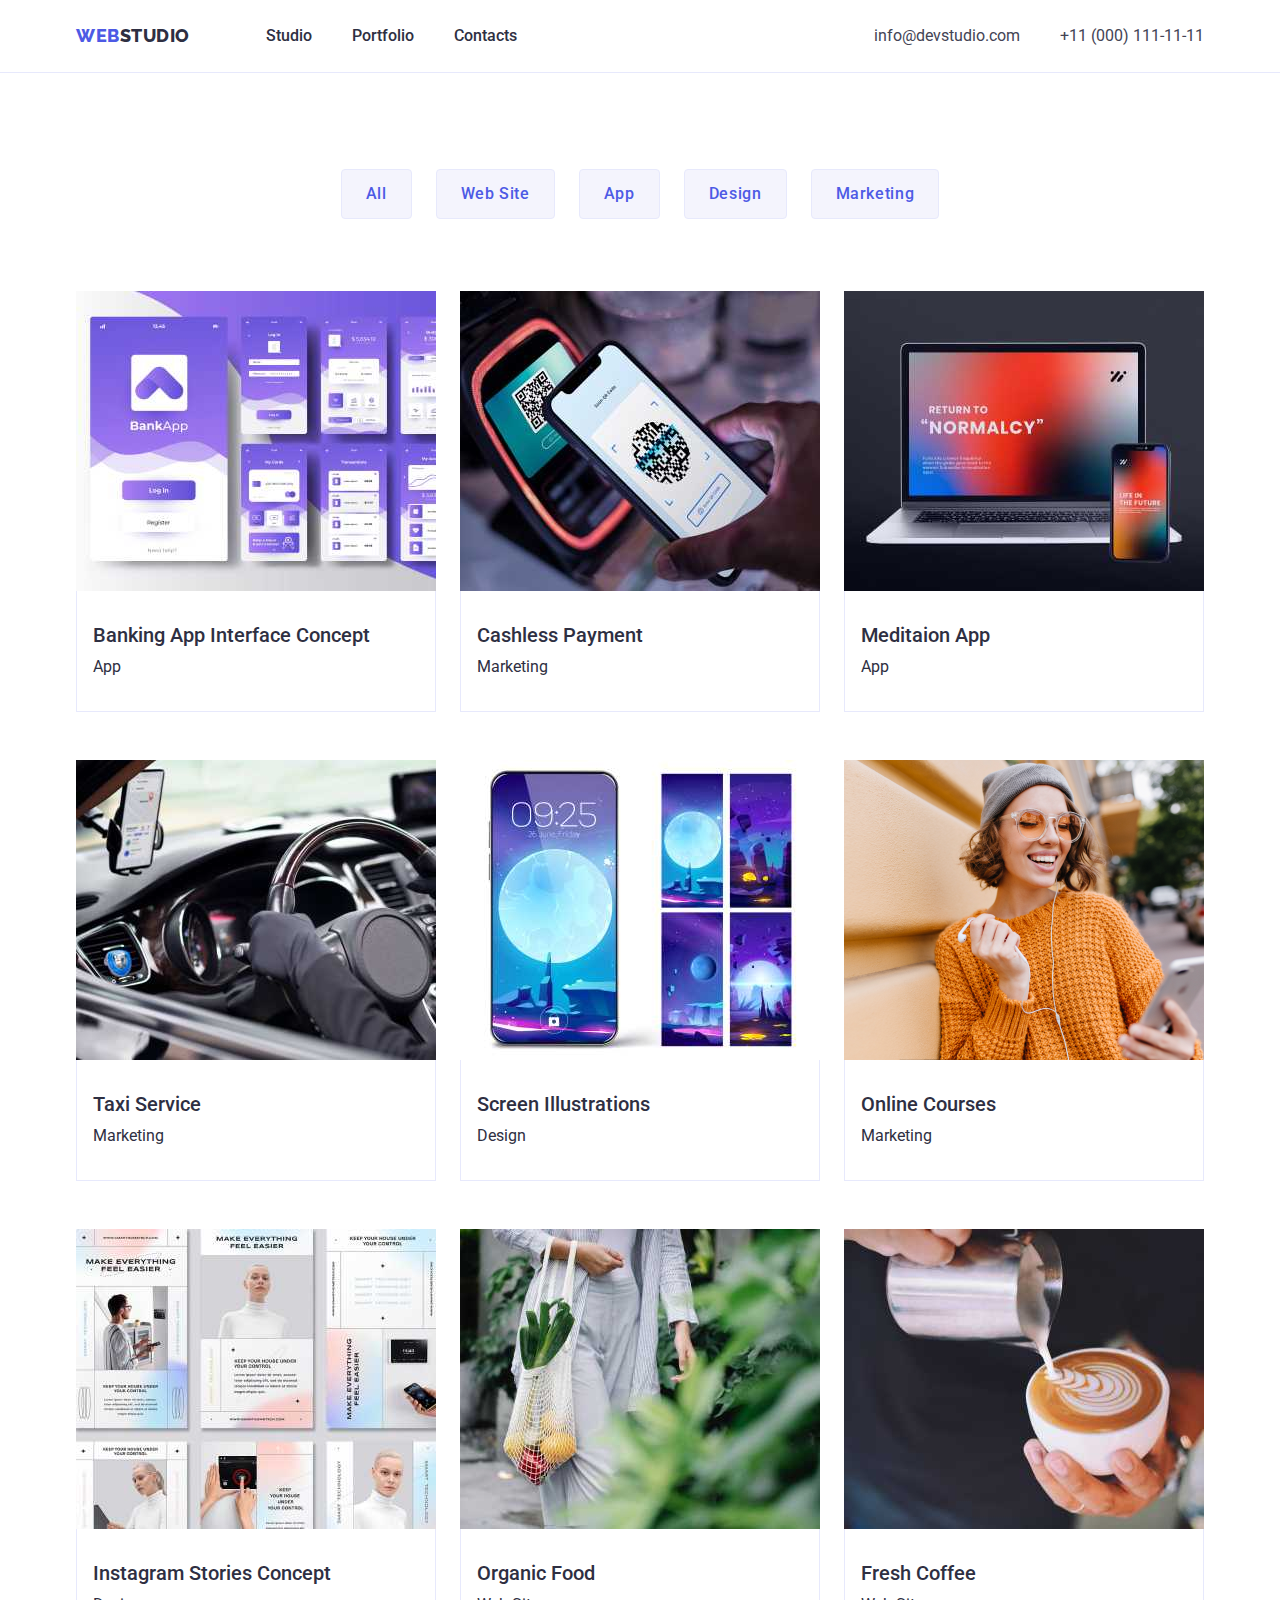
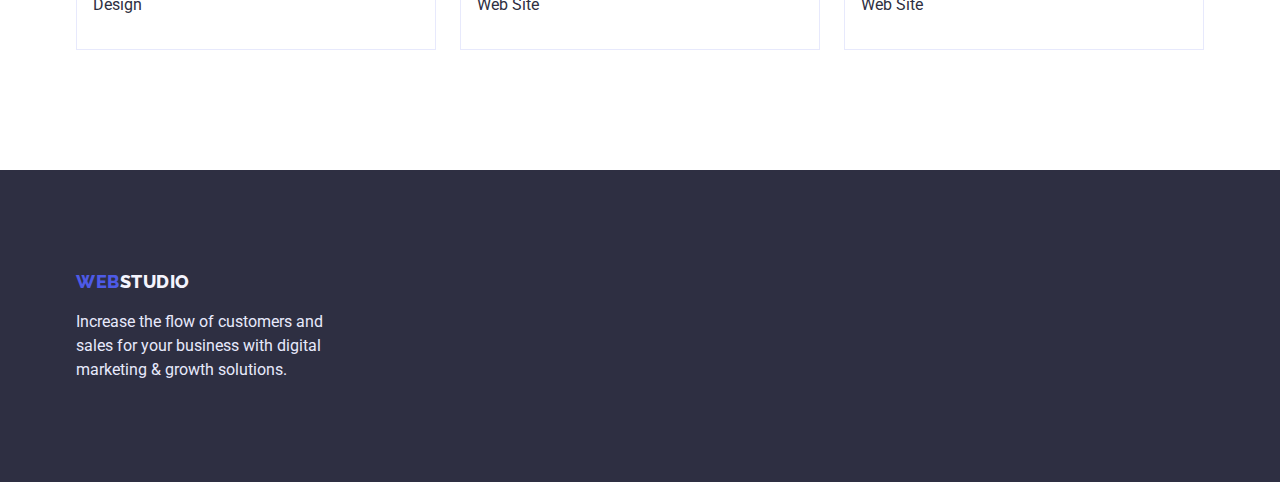
==== portfolio.html @ 8a8e9711 "Initial commit" ====
<!DOCTYPE html>
<html lang="en">
  <head>
    <meta charset="UTF-8" />
    <meta http-equiv="X-UA-Compatible" content="IE=edge" />
    <meta name="viewport" content="width=device-width, initial-scale=1.0" />
    <title>Portfolio</title>
    <link rel="preconnect" href="https://fonts.googleapis.com" />
    <link rel="preconnect" href="https://fonts.gstatic.com" crossorigin />
    <link
      href="https://fonts.googleapis.com/css2?family=Raleway:wght@800&family=Roboto:wght@400;500;700;900&display=swap"
      rel="stylesheet"/>
      <link rel="stylesheet" href="https://cdnjs.cloudflare.com/ajax/libs/modern-normalize/1.0.0/modern-normalize.min.css"/>
    <link rel="stylesheet" href="./CSS/style.css" />
  </head>
  <body>
    <!-- HEADER -->
    <header class="page-header">
      <div class="container nav-logo">
      <nav class="nav">
        <a href="./index.html" class="logo">
          <span class="logo-web">Web</span>Studio</a>

        <ul class="site-nav list">
          <li class="item"><a href="./index.html" class="site-nav-listed unline navy">Studio</a></li>
          <li class="item"><a href="./portfolio.html" class="site-nav-listed unline navy">Portfolio</a></li>
          <li class="item"><a href="" class="site-nav-listed unline navy">Contacts</a>
          </li>

        </ul>
      </nav>

      <address class="address">
        <ul class="contact list">
          <li class="item">
            <a href="mailto:info@devstudio.com" class="contacts unline textcolor">info@devstudio.com</a></li>
          <li class="item">
            <a href="tel:+110001111111" class="contacts unline textcolor">+11 (000) 111-11-11</a>
          </li>
        </ul>
      </address>
    </div>
    </header>

    <!-- MAIN -->
    <main>
      <section class="filter">
        <h1 class="hiddenvisaily">portfolio-list</h1>
        <div class="container">
        <ul class="filter-buttons list">
          <li class="item"><button type="button" class="button secondary">All</button></li>
          <li class="item">
            <button type="button" class="button secondary">Web Site</button>
          </li>
          <li class="item"><button type="button" class="button secondary">App</button></li>
          <li class="item">
            <button type="button" class="button secondary">Design</button>
          </li>
          <li class="item">
            <button type="button" class="button secondary">Marketing</button>
          </li>
        </ul>
        
        <ul class="cards list">
          <li class="item">
            <a href="" class="unl navy"><img
              src="./images/portfolio/violet.jpg"
              alt="violet"
              width="360"
              height="300"/>
              <div class="textcard">
            <h2 class="header-card">Banking App Interface Concept</h2>
            <p class="text-team">App</p></div> </a>
          </li>
          <li class="item">
            <a href="" class="unl navy"><img
              src="./images/portfolio/phone.jpg"
              alt="phone"
              width="360"
              height="300"
            /><div class="textcard">
            <h2 class="header-card">Cashless Payment</h2>
            <p class="text-team">Marketing</p></div></a>
          </li>
          <li class="item">
            <a href="" class="unl navy"><img
              src="./images/portfolio/macpro.jpg"
              alt="macpro"
              width="360"
              height="300"
            /><div class="textcard">
            <h2 class="header-card">Meditaion App</h2>
            <p class="text-team">App</p></div></a>
          </li>
          <li class="item">
            <a href="" class="unl navy"><img
              src="./images/portfolio/carint.jpg"
              alt="carint"
              width="360"
              height="300"
            /><div class="textcard">
            <h2 class="header-card">Taxi Service</h2>
            <p class="text-team">Marketing</p></div></a>
          </li>
          <li class="item">
            <a href="" class="unl navy"><img
              src="./images/portfolio/violphone.jpg"
              alt="designphone"
              width="360"
              height="300"
            /><div class="textcard">
            <h2 class="header-card">Screen Illustrations</h2>
            <p class="text-team">Design</p></div></a>
          </li>
          <li class="item">
            <a href="" class="unl navy"><img
              src="./images/portfolio/orangegirl.png"
              alt="orangegirl"
              width="360"
              height="300"
            /><div class="textcard">
            <h2 class="header-card">Online Courses</h2>
            <p class="text-team">Marketing</p></div></a>
          </li>
          <li class="item">
            <a href="" class="unl navy"><img
              src="./images/portfolio/grayconcept.jpg"
              alt="grayconcept"
              width="360"
              height="300"
            /><div class="textcard">
            <h2 class="header-card">Instagram Stories Concept</h2>
            <p class="text-team">Design</p</div></a>
          </li>
          <li class="item">
            <a href="" class="unl navy"><img
              src="./images/portfolio/greens.jpg"
              alt="greens"
              width="360"
              height="300"
            /><div class="textcard">
            <h2 class="header-card">Organic Food</h2>
            <p class="text-team">Web Site</p></div></a>
          </li>
          <li class="item">
            <a href="" class="unl navy"><img
              src="./images/portfolio/capuchino.jpg"
              alt="capuchino"
              width="360"
              height="300"
            /><div class="textcard">
            <h2 class="header-card">Fresh Coffee</h2>
            <p class="text-team">Web Site</p></div></a>
          </li>
        </ul></div>
      </section>
    </main>
    <!-- FOOTER -->
    <footer class="footer back-hero-foooter">
      
        <div class="container container-footer">
        <a href="./index.html" class="logo">
          <span class="logo-web">Web</span><span class="logo-studio">Studio</a>
  
        <p class="footer-text">
          Increase the flow of customers and sales for your business with digital
          marketing & growth solutions.
        </p></div>
    </footer>
  </body>
</html>
---- CSS/style.css ----
:root {
  --primary-color: rgba(46, 47, 66, 1);
  --text-color: rgba(67, 68, 85, 1);
  --accent-color: rgba(77, 90, 229, 1);
  --our-team-color: rgba(244, 244, 253, 1);
  --footer-logo-color: rgba(244, 244, 253, 1);
  --footer-text-color: rgba(231, 233, 252, 1);
  --button-unactive: rgba(244, 244, 253, 1);
  --button-active: rgba(64, 75, 191, 1);
  --button-active-text: rgba(255, 255, 255, 1);
  --h1-coolor: rgba(244, 244, 253, 1);
  --body-back: #ffffff;
}

body {
  background-color: var(--body-back);
  color: var(--primary-color);

  font-family: Roboto, sans-serif;
  font-size: 16px;
}

/* ________________---------BASE--------______________ */
.list {
  list-style: none;
  margin: 0;
  padding: 0;
}

img {
  display: block;
  max-width: 100%;
  height: auto;
}


.unline {
  text-decoration: none;
}

.unline:hover,
.unline:focus {
  color: var(--button-active);
}

.navy {
  color: var(--primary-color);
}

.textcolor {
  color: var(--text-color);
}

.hiddenvisaily {
  position: absolute;
  width: 1px;
  height: 1px;
  margin: -1px;
  border: 0;
  padding: 0;

  white-space: nowrap;
  clip-path: inset(100%);
  clip: rect(0 0 0 0);
  overflow: hidden;
}

.container {
  width: 1158px;
  padding: 0 15px;
  margin-left: auto;
  margin-right: auto;
}

.container-filter {
  display: flex;
  justify-content: space-between;
  width: 519px;
  margin-top: 96px;
  margin-bottom: 0;
  padding: 0;
  margin-left: auto;
  margin-right: auto;
}

.page-header {

  border-bottom: 1px solid var(--footer-text-color);
}

/* ________________---------BASE--------______________ */

/* ________________---------MAIN--------______________ */

.nav {
  display: flex;
  margin: 0;
  padding: 0;
}

.nav-logo {
  display: flex;
  align-items: center;
  min-height: 72px;
}

.logo {
  display: inline-block;

  text-decoration: none;
  color: var(--primary-color);
  font-family: Raleway, sans-serif;
  font-weight: 800;
  font-size: 18px;
  line-height: 1.33;
  letter-spacing: 0.03em;
  text-transform: uppercase;
}

.site-nav {
  display: flex;
  padding: 0;
  margin-top: 0;
  margin-bottom: 0;
  margin-left: 76px;
}
.site-nav-listed {
  display: inline-block;

  font-weight: 500;
  line-height: 1.5;
}

.address {
  margin-left: auto;
}

.contact {
  display: flex;
  margin: 0;
  padding: 0;

  font-style: normal;
  line-height: 1.5;
}

.site-nav .item + .item {
  margin-left: 40px;
}

.contact .item + .item {
  margin-left: 40px;
}
.section-hero {
  margin: 0;
  padding-top: 188px;
  padding-bottom: 188px;
  background-color: var(--primary-color);
  color: var(--h1-coolor);
}
.button-hero {
  display: block;
  margin: 0 auto;
  min-width: 169px;
  border-radius: 4px;
  padding: 16px 32px;

  background-color: var(--accent-color);
  color: var(--button-active-text);
  border: 0;

  cursor: pointer;
  font-family: inherit;
  font-weight: 500;
  font-size: 16px;
  line-height: 1.5;
  text-align: center;
}

.button-hero:hover,
.button-hero:focus {
  background-color: var(--button-active);
}

.back-hero-foooter {
  background-color: var(--primary-color);
}

.hero-header {
  width: 496px;
  margin: 0 auto 48px auto;
  

  font-size: 56px;
  line-height: 1.07;
  text-align: center;
}
.section-features {

  margin: 0;
  padding-top: 120px;
  padding-bottom: 60px;
}

.feat {
  display: flex;
}

.features .item {
  margin: 0;
  width: 264px;
}
.section-features .item + .item {
  margin-left: 24px;
}

.header-feat {
  
  width: 264px;
  height: 24px;
  margin: 0;
  padding: 0;

  font-weight: 500;
  font-size: 20px;
  line-height: 1.2;
}

.text-feat {
  
  width: 264px;
  height: 72px;
  margin-top: 8px;
  margin-bottom: 0;
  margin-right: 0;
  padding: 0;

  font-size: 16px;
  line-height: 1.5;
}

.wawd {
  margin: 0;
  padding-top: 60px;
  padding-bottom: 120px;
}
.header-wawd {
  margin-top: 0;
  margin-bottom: 72px;
  

  font-size: 36px;
  line-height: 1.11;
  text-align: center;
  text-transform: capitalize;
}

.wawd-list {
  display: flex;
  padding: 0;
  margin: 0;
}



.wawd-list .item + .item {
  margin-left: 24px;
}


.section-team {
  padding-top: 120px;
  padding-bottom: 120px;
  background-color: var(--our-team-color);
}

.header-team {
  margin: 0;
  margin-bottom: 72px;
  
  font-size: 36px;
  line-height: 1.11;
  text-align: center;
  text-transform: capitalize;
}

.team-list {
  display: flex;
  padding: 0;
  margin: 0;
}
.team-list .item {
  margin: 0;
  padding: 0;
  width: 264px;
  text-align: center;
  background: var(--body-back);
  box-shadow: 0px 1px 6px rgba(46, 47, 66, 0.08),
    0px 1px 1px rgba(46, 47, 66, 0.16), 0px 2px 1px rgba(46, 47, 66, 0.08);
  border-radius: 0px 0px 4px 4px;
}

.team-list .item + .item {
  margin-left: 24px;

}

.textteam{
  margin: 0;
  padding: 32px 16px;
}

.header-card {
  margin: 0;

  font-weight: 500;
  font-size: 20px;
  line-height: 1.2;
}

.text-team {
  margin-top: 8px;
  margin-bottom: 0;
  line-height: 1.5;
}
footer{
  padding-top: 100px;
  padding-bottom: 100px;
}


.footer-text {
  margin: 0;
  margin-top: 16px;
  width: 264px;
  line-height: 1.5;
  color: var(--footer-text-color);
}

.filter {

  padding-top: 96px;
  padding-bottom: 120px;
}

.filter-buttons {
  display: flex;
  justify-content: center;
}

.filter-buttons .item + .item {
  margin-left: 24px;
}

.cards {
  display: flex;
  flex-wrap: wrap;
  margin: 0;
  margin-top: 72px;
  gap: 24px;
  row-gap: 48px;
  
}

.cards .item {
  width: 360px;
  background: var(--body-back);
}

.textcard {
  background-color: var(--body-back);
  border-bottom: 1px solid var(--footer-text-color);
  border-left: 1px solid var(--footer-text-color);;
  border-right: 1px solid var(--footer-text-color);;
  padding-top: 32px;
  padding-left: 16px; 
  padding-bottom: 32px;
  
}


.unl
{text-decoration: none;}

/* .site-nav .unline.current {
color: deeppink;
}  */

/* ________________---------MAIN--------______________ */

/* ________________---------BUTTONS--------______________ */

.button.secondary {
  min-width: 69px;
  border: 1px solid var(--footer-text-color);
  border-radius: 4px;
  padding: 12px 24px;

  background-color: var(--button-unactive);
  color: var(--accent-color);
  cursor: pointer;

  font-family: inherit;
  font-weight: 500;
  font-size: 16px;
  line-height: 1.5;
  letter-spacing: 0.04em;
  text-align: center;
}
.button.secondary:hover,
.button.secondary:focus {
  background-color: var(--button-active);
  color: var(--button-active-text);
}

/* ________________---------FONTS--------______________ */

.logo-web {
  color: var(--accent-color);
}
.logo-studio {
  color: var(--footer-logo-color);
}

/* ________________---------FONTS--------______________ */
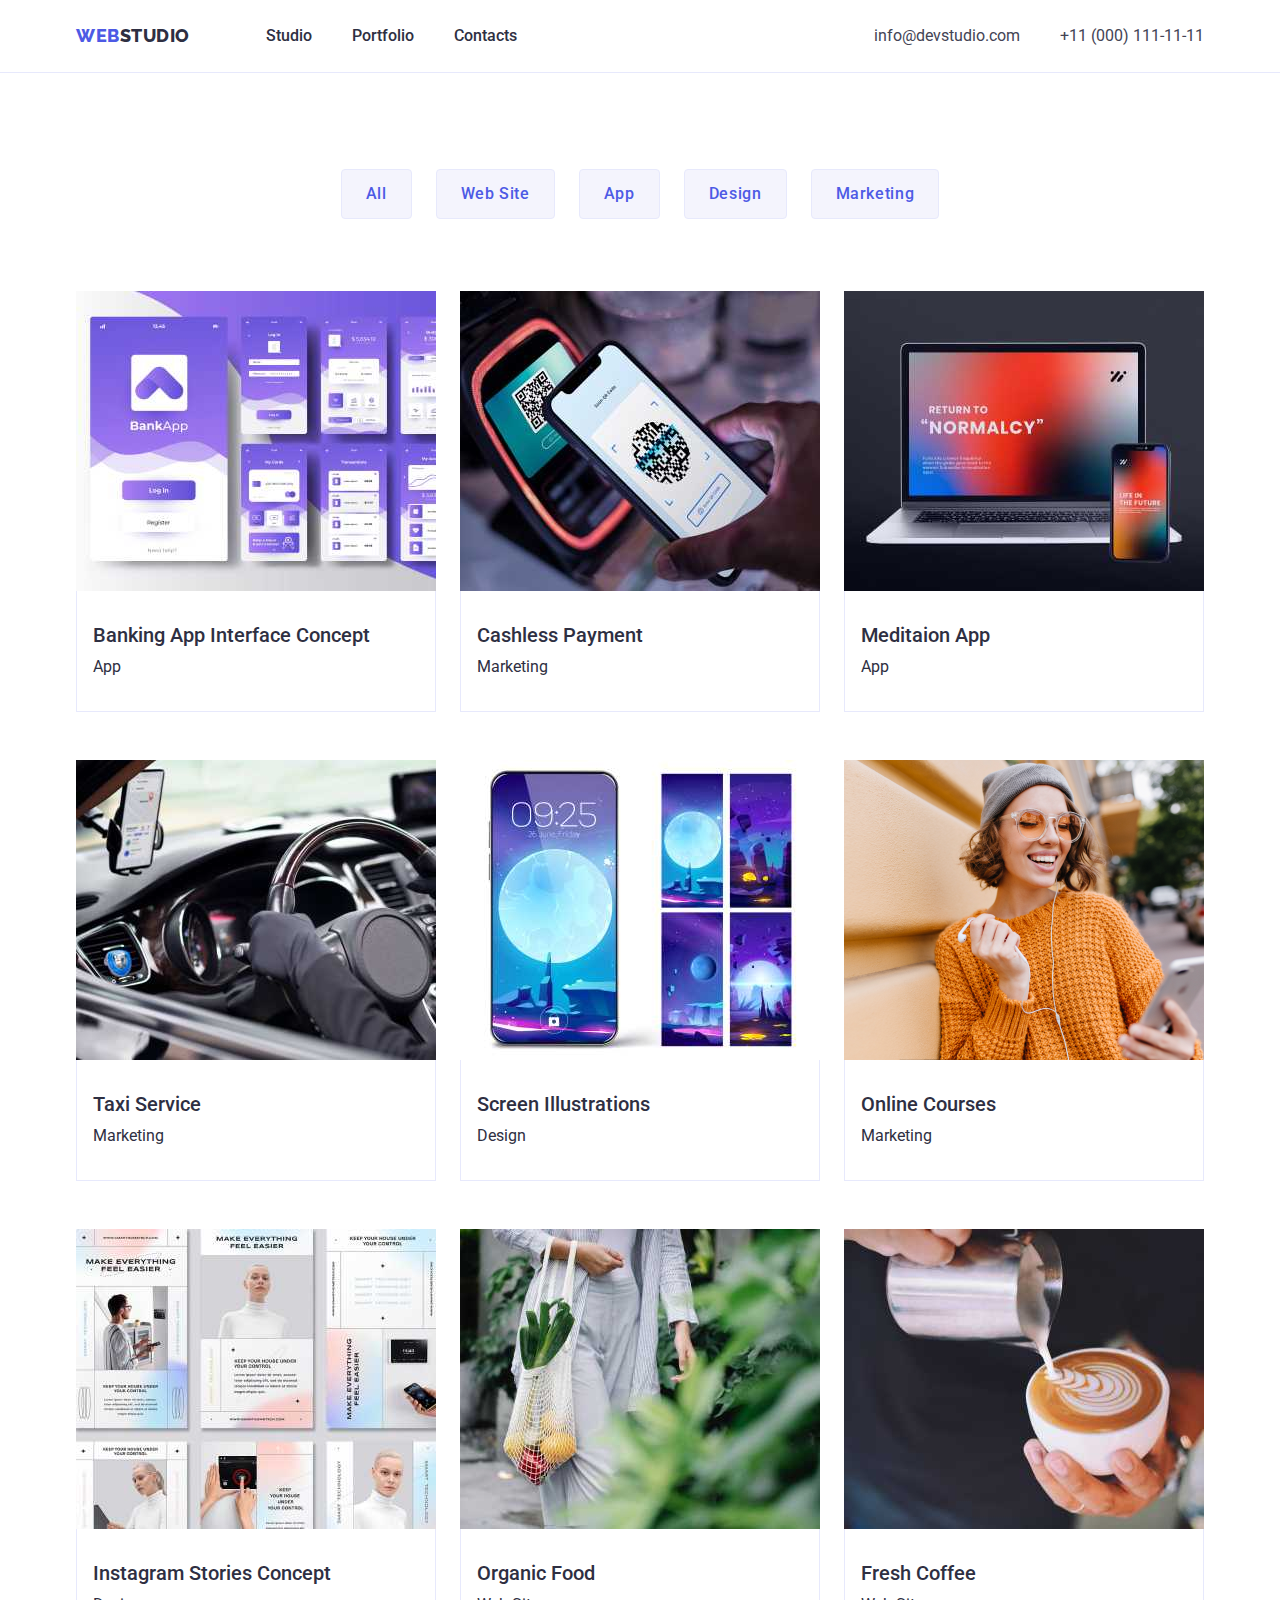
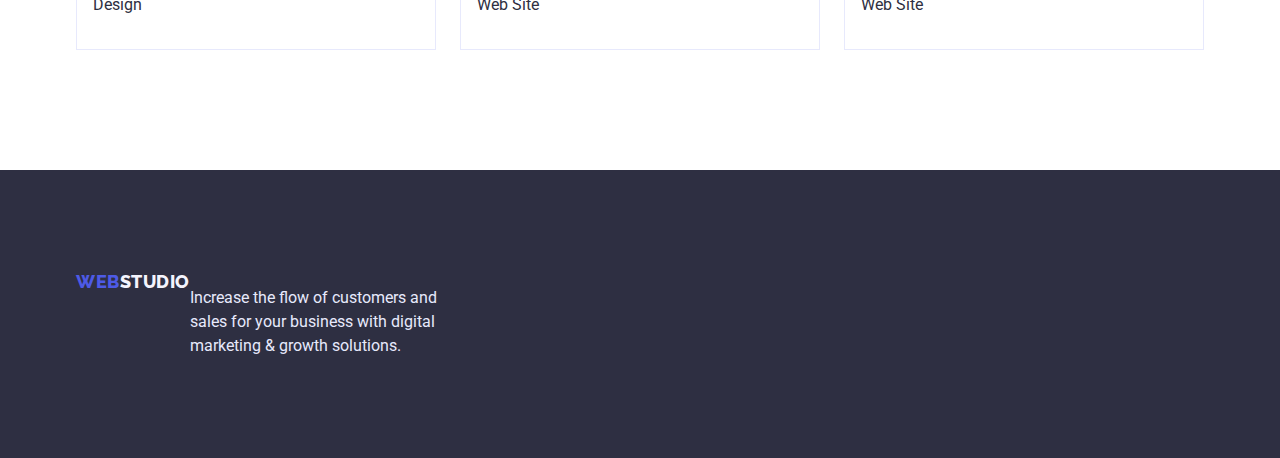
==== commit c4f2154d: "ds" ====
--- a/portfolio.html
+++ b/portfolio.html
@@ -16,7 +16,7 @@
   <body>
     <!-- HEADER -->
     <header class="page-header">
-      <div class="container nav-logo">
+      <div class="container nav-logo ">
       <nav class="nav">
         <a href="./index.html" class="logo">
           <span class="logo-web">Web</span>Studio</a>
--- a/CSS/style.css
+++ b/CSS/style.css
@@ -33,6 +33,9 @@
   height: auto;
 }
 
+p {
+  margin: 0;
+}
 
 .unline {
   text-decoration: none;
@@ -84,8 +87,25 @@
 }
 
 .page-header {
-
   border-bottom: 1px solid var(--footer-text-color);
+}
+
+.overlay {
+  max-width: 1440px;
+  height: 600px;
+  margin-left: auto;
+  margin-right: auto;
+
+  background-image: linear-gradient(
+      to right,
+      rgba(46, 47, 66, 0.7),
+      rgba(46, 47, 66, 0.7)
+    ),
+    url(../images/people-office\ 1.jpg);
+
+  background-repeat: no-repeat;
+  background-size: cover;
+  background-position: center;
 }
 
 /* ________________---------BASE--------______________ */
@@ -152,7 +172,6 @@
   margin-left: 40px;
 }
 .section-hero {
-  margin: 0;
   padding-top: 188px;
   padding-bottom: 188px;
   background-color: var(--primary-color);
@@ -189,14 +208,12 @@
 .hero-header {
   width: 496px;
   margin: 0 auto 48px auto;
-  
 
   font-size: 56px;
   line-height: 1.07;
   text-align: center;
 }
 .section-features {
-
   margin: 0;
   padding-top: 120px;
   padding-bottom: 60px;
@@ -210,12 +227,43 @@
   margin: 0;
   width: 264px;
 }
+
+/* .features .item::before {
+  content: '';
+  display: block;
+  margin-bottom: 8px;
+  height: 112px;
+
+  background-color: var(--h1-coolor);
+  background-repeat: no-repeat;
+  background-position: center;
+} */
+
+.features-icon {
+  display: inline;
+  background-color: blueviolet;
+  
+
+  
+
+}
+.iconicon {
+  display: block;
+  width: 120px;
+  height: 120px;
+  background-color: blueviolet;
+  margin-left: auto;
+  margin-right: auto;
+}
+/* .icon-strategy::before {
+background-image: url(../images/icons/antenna.svg);
+} */
+
 .section-features .item + .item {
   margin-left: 24px;
 }
 
 .header-feat {
-  
   width: 264px;
   height: 24px;
   margin: 0;
@@ -227,7 +275,6 @@
 }
 
 .text-feat {
-  
   width: 264px;
   height: 72px;
   margin-top: 8px;
@@ -247,7 +294,6 @@
 .header-wawd {
   margin-top: 0;
   margin-bottom: 72px;
-  
 
   font-size: 36px;
   line-height: 1.11;
@@ -261,12 +307,9 @@
   margin: 0;
 }
 
-
-
 .wawd-list .item + .item {
   margin-left: 24px;
 }
-
 
 .section-team {
   padding-top: 120px;
@@ -277,7 +320,7 @@
 .header-team {
   margin: 0;
   margin-bottom: 72px;
-  
+
   font-size: 36px;
   line-height: 1.11;
   text-align: center;
@@ -302,10 +345,9 @@
 
 .team-list .item + .item {
   margin-left: 24px;
-
-}
-
-.textteam{
+}
+
+.textteam {
   margin: 0;
   padding: 32px 16px;
 }
@@ -323,22 +365,58 @@
   margin-bottom: 0;
   line-height: 1.5;
 }
-footer{
+footer {
+
   padding-top: 100px;
   padding-bottom: 100px;
 }
 
+.container-footer{
+  display: flex;
+}
+
+.logologo {
+  display: inline;
+  margin-right: 120px;
+}
 
 .footer-text {
-  margin: 0;
   margin-top: 16px;
   width: 264px;
   line-height: 1.5;
   color: var(--footer-text-color);
 }
 
+.social {
+
+  margin: 0;
+  margin-bottom: 8px;
+  color: var(--body-back);
+}
+
+.social .social-button + .social-button {
+  margin-left: 16px;
+} 
+
+.social-button {
+  display: inline;
+  width: 40px;
+  height: 40px;
+  padding: 0;
+  background: rgba(255, 255, 255, 0.1);
+  border: 0;
+  border-radius: 50%;
+  justify-content: center;
+  align-items: center;
+}
+
+.social-icon {
+  display: inline;
+  justify-self: center;
+}
+
+
 .filter {
-
   padding-top: 96px;
   padding-bottom: 120px;
 }
@@ -359,7 +437,6 @@
   margin-top: 72px;
   gap: 24px;
   row-gap: 48px;
-  
 }
 
 .cards .item {
@@ -370,17 +447,16 @@
 .textcard {
   background-color: var(--body-back);
   border-bottom: 1px solid var(--footer-text-color);
-  border-left: 1px solid var(--footer-text-color);;
-  border-right: 1px solid var(--footer-text-color);;
+  border-left: 1px solid var(--footer-text-color);
+  border-right: 1px solid var(--footer-text-color);
   padding-top: 32px;
-  padding-left: 16px; 
+  padding-left: 16px;
   padding-bottom: 32px;
-  
-}
-
-
-.unl
-{text-decoration: none;}
+}
+
+.unl {
+  text-decoration: none;
+}
 
 /* .site-nav .unline.current {
 color: deeppink;
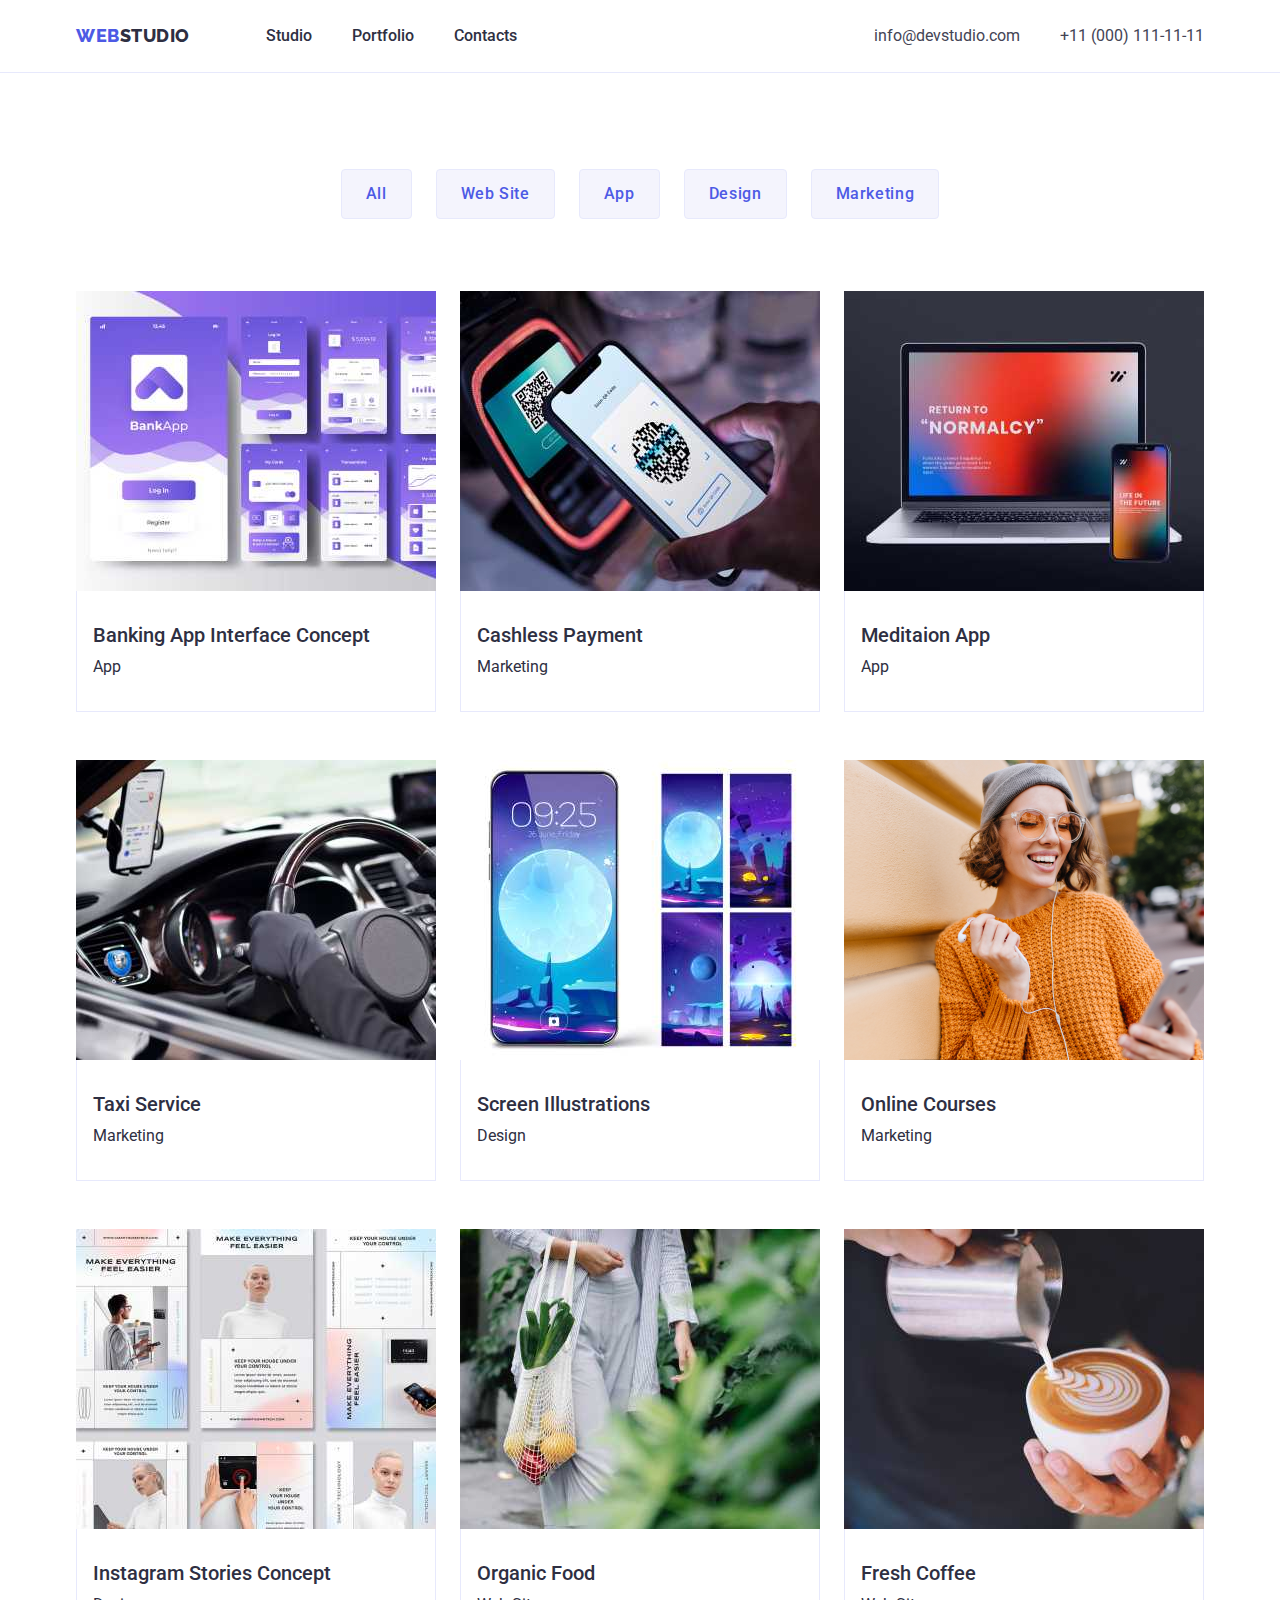
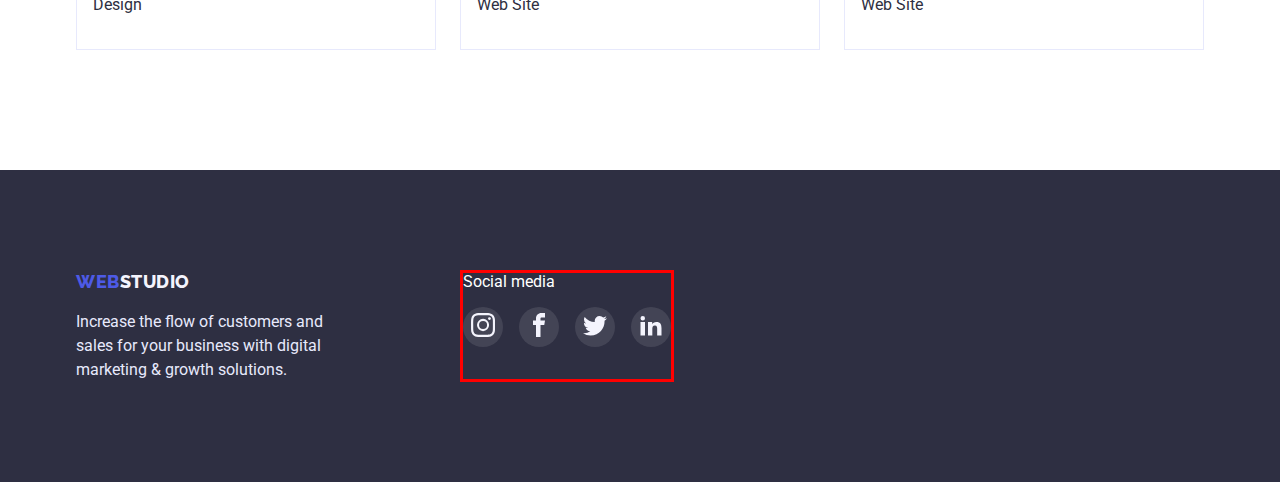
==== commit 03ec5533: "hw4-probe1" ====
--- a/portfolio.html
+++ b/portfolio.html
@@ -157,15 +157,41 @@
     </main>
     <!-- FOOTER -->
     <footer class="footer back-hero-foooter">
-      
-        <div class="container container-footer">
+
+      <div class="container container-footer">
+
+      <section class="logologo">
         <a href="./index.html" class="logo">
-          <span class="logo-web">Web</span><span class="logo-studio">Studio</a>
-  
-        <p class="footer-text">
-          Increase the flow of customers and sales for your business with digital
-          marketing & growth solutions.
-        </p></div>
+        <span class="logo-web">Web</span><span class="logo-studio">Studio</a>
+
+      <p class="footer-text">
+        Increase the flow of customers and sales for your business with digital
+        marketing & growth solutions.
+      </p></section>
+
+
+
+      <section class="section-social">
+
+      <p class="social">Social media</p>
+
+      <ul class="social-list list">
+      <li><button class="social-button"><svg class="social-icon" width="24" height="24" > <use href="./images/icons/symbol-defs.svg#icon-instagram"> </use> </svg></button></li>
+
+      <li><button class="social-button"><svg class="social-icon" width="24"
+        height="24"> <use href="./images/icons/symbol-defs.svg#icon-facebook"> </use></svg></button></li>
+
+      <li><button class="social-button"> <svg class="social-icon" width="24"
+        height="24"> <use href="./images/icons/symbol-defs.svg#icon-twitter"> </use> </svg> </button></li>
+
+      <li><button class="social-button"><svg class="social-icon" width="24"
+        height="24"> <use href="./images/icons/symbol-defs.svg#icon-linkedin"> </use> </svg></button></li>
+      </ul>
+    </section>
+    
+    </div>
+
+
     </footer>
   </body>
 </html>
--- a/CSS/style.css
+++ b/CSS/style.css
@@ -10,6 +10,7 @@
   --button-active-text: rgba(255, 255, 255, 1);
   --h1-coolor: rgba(244, 244, 253, 1);
   --body-back: #ffffff;
+  --customers-slate: rgba(142, 143, 153, 1);
 }
 
 body {
@@ -35,6 +36,16 @@
 
 p {
   margin: 0;
+}
+
+button {
+  margin: 0;
+  padding: 0;
+}
+
+svg {
+  margin: 0;
+  padding: 0;
 }
 
 .unline {
@@ -239,19 +250,24 @@
   background-position: center;
 } */
 
+.features-button {
+  margin: 0;
+  width: 264px;
+  height: 112px;
+  border-radius: 4px;
+  margin-bottom: 8px;
+  border: 0;
+}
+
 .features-icon {
-  display: inline;
-  background-color: blueviolet;
-  
-
-  
-
-}
+  border: 3px solid red;
+}
+
 .iconicon {
   display: block;
   width: 120px;
   height: 120px;
-  background-color: blueviolet;
+
   margin-left: auto;
   margin-right: auto;
 }
@@ -365,18 +381,73 @@
   margin-bottom: 0;
   line-height: 1.5;
 }
+
+.icons {
+  display: flex;
+  gap: 12px;
+  margin-top: 8px;
+}
+
+.icons-button {
+  display: block;
+  padding: 0;
+  margin: 0;
+  border: 0;
+  border-radius: 50%;
+  background-color: var(--button-active);
+  width: 40px;
+  height: 40px;
+
+}
+
+
+
+.section-customers {
+  list-style: none;
+  padding-top: 130px;
+  padding-bottom: 120px;
+}
+
+.header-customers {
+  margin: 0;
+  padding: 0;
+  text-align: center;
+
+  margin: 0;
+  margin-bottom: 72px;
+  font-size: 36px;
+  line-height: 1.11;
+  text-align: center;
+  text-transform: capitalize;
+}
+
+.customers {
+  display: flex;
+  gap: 24px;
+}
+
+.customer-button{
+  margin: 0;
+  padding: 0;
+  border: 1px solid var(--customers-slate);
+  border-radius: 4px;
+ width: 168px;
+ height: 68px;
+
+
+}
+
+
 footer {
-
   padding-top: 100px;
   padding-bottom: 100px;
 }
 
-.container-footer{
+.container-footer {
   display: flex;
 }
 
 .logologo {
-  display: inline;
   margin-right: 120px;
 }
 
@@ -388,33 +459,31 @@
 }
 
 .social {
-
-  margin: 0;
-  margin-bottom: 8px;
+  margin-bottom: 16px;
   color: var(--body-back);
 }
 
-.social .social-button + .social-button {
-  margin-left: 16px;
-} 
+.section-social {
+  border: 3px solid red;
+}
+
+.social-list {
+  display: flex;
+  gap: 16px;
+}
 
 .social-button {
-  display: inline;
+  display: block;
   width: 40px;
   height: 40px;
-  padding: 0;
+
   background: rgba(255, 255, 255, 0.1);
   border: 0;
   border-radius: 50%;
-  justify-content: center;
-  align-items: center;
 }
 
 .social-icon {
-  display: inline;
-  justify-self: center;
-}
-
+}
 
 .filter {
   padding-top: 96px;
@@ -442,6 +511,10 @@
 .cards .item {
   width: 360px;
   background: var(--body-back);
+}
+.cards .item:hover,
+.cards .item:focus {
+  box-shadow: 0px 1px 6px rgba(46, 47, 66, 0.08), 0px 1px 1px rgba(46, 47, 66, 0.16), 0px 2px 1px rgba(46, 47, 66, 0.08);
 }
 
 .textcard {
@@ -487,6 +560,9 @@
 .button.secondary:focus {
   background-color: var(--button-active);
   color: var(--button-active-text);
+  box-shadow: 0px 3px 1px rgba(0, 0, 0, 0.1), 0px 2px 1px rgba(0, 0, 0, 0.08), 0px 2px 2px rgba(0, 0, 0, 0.12);
+  border: 1px solid var(--button-active);
+
 }
 
 /* ________________---------FONTS--------______________ */
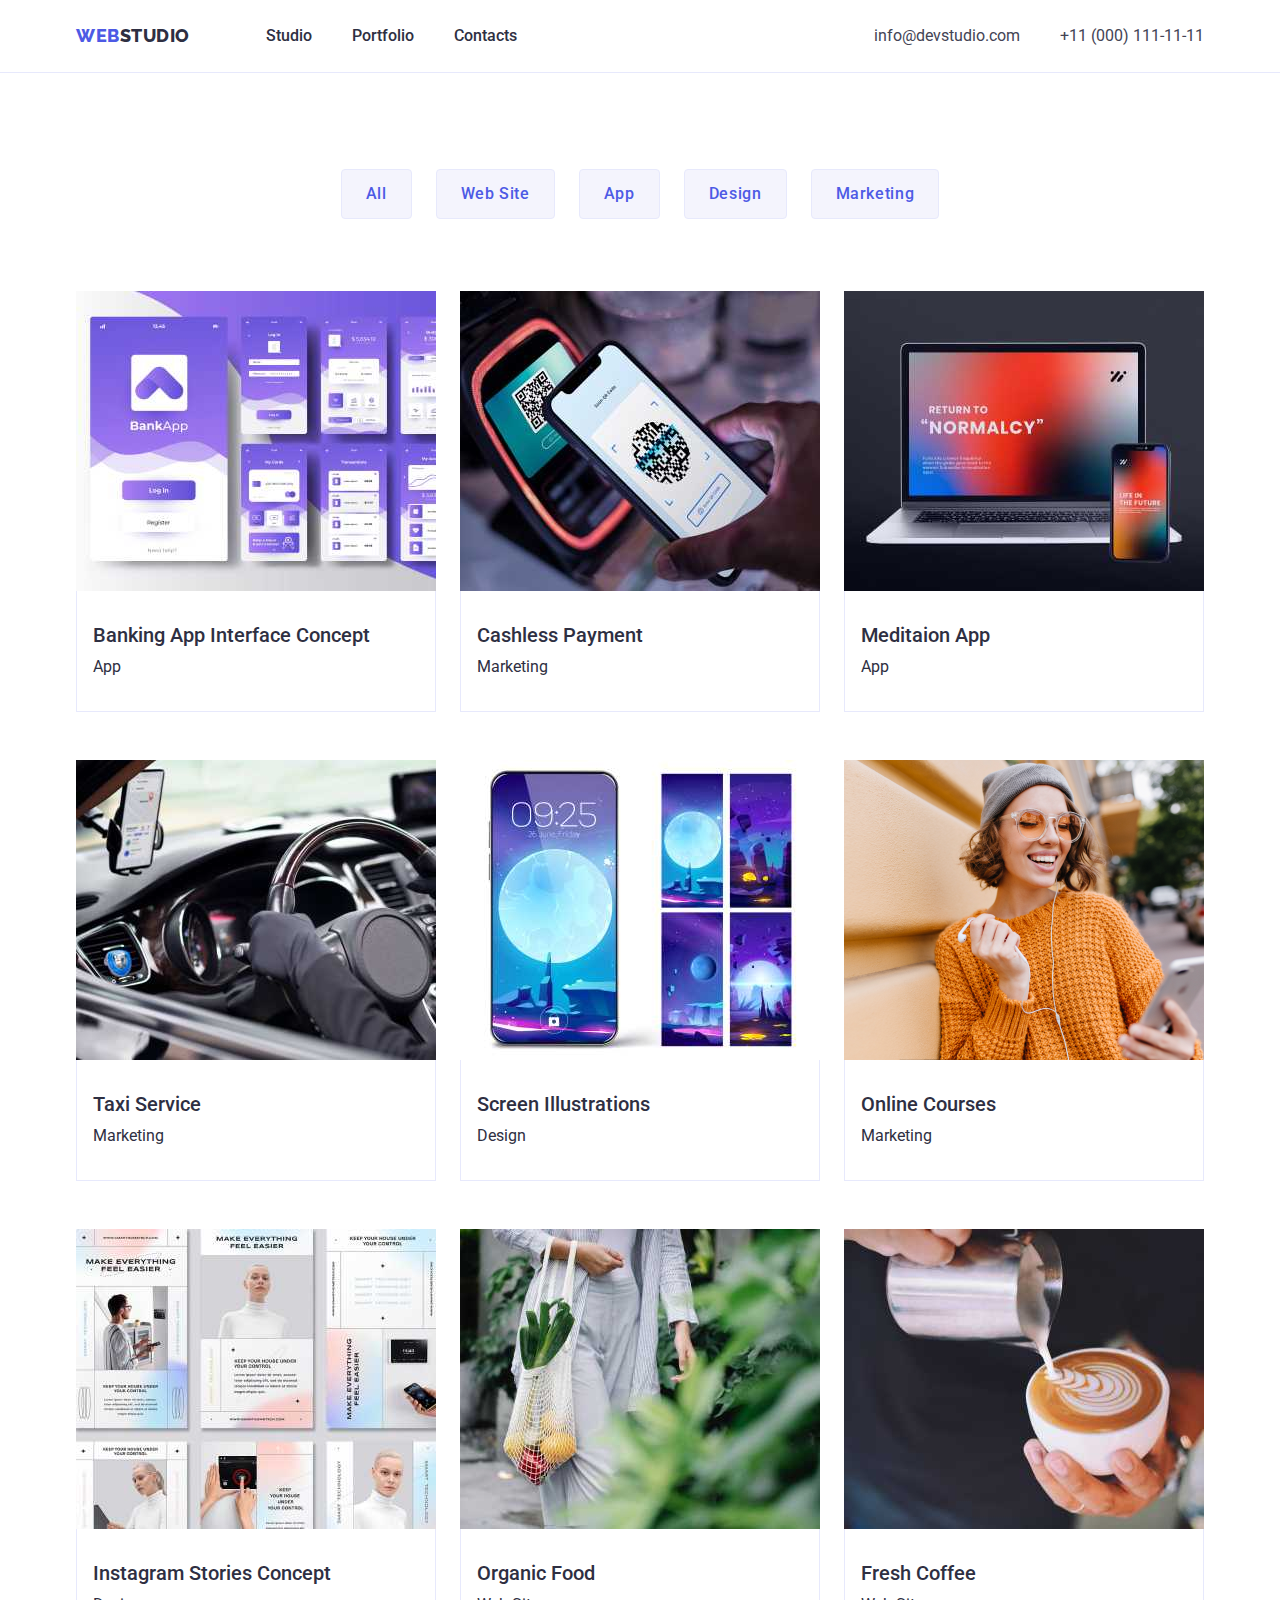
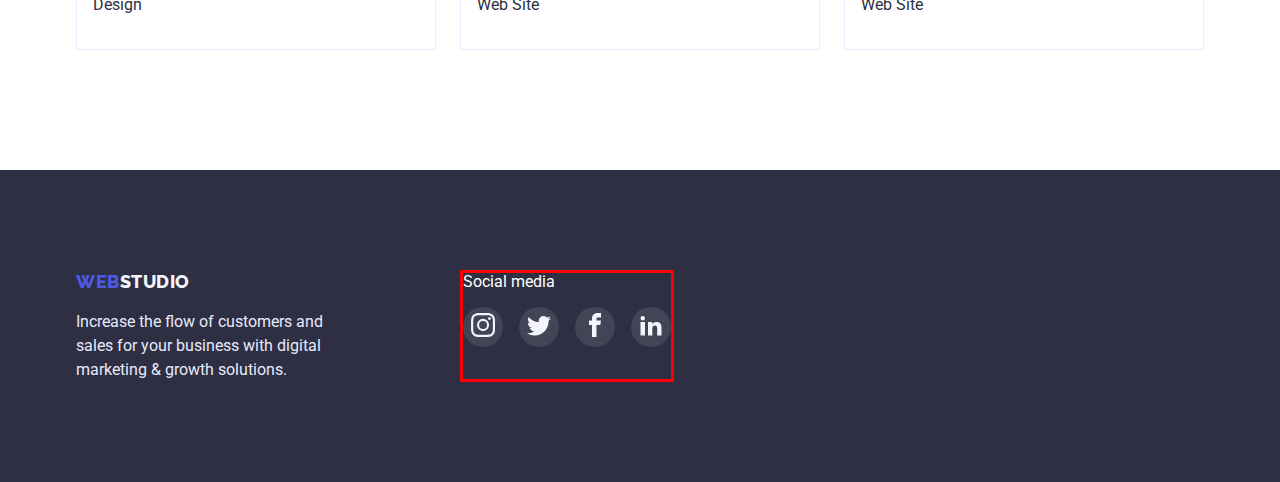
==== commit 50032282: "hw4--prtobe1" ====
--- a/portfolio.html
+++ b/portfolio.html
@@ -179,10 +179,10 @@
       <li><button class="social-button"><svg class="social-icon" width="24" height="24" > <use href="./images/icons/symbol-defs.svg#icon-instagram"> </use> </svg></button></li>
 
       <li><button class="social-button"><svg class="social-icon" width="24"
-        height="24"> <use href="./images/icons/symbol-defs.svg#icon-facebook"> </use></svg></button></li>
+        height="24"> <use href="./images/icons/symbol-defs.svg#icon-twitter"> </use></svg></button></li>
 
       <li><button class="social-button"> <svg class="social-icon" width="24"
-        height="24"> <use href="./images/icons/symbol-defs.svg#icon-twitter"> </use> </svg> </button></li>
+        height="24"> <use href="./images/icons/symbol-defs.svg#icon-facebook"> </use> </svg> </button></li>
 
       <li><button class="social-button"><svg class="social-icon" width="24"
         height="24"> <use href="./images/icons/symbol-defs.svg#icon-linkedin"> </use> </svg></button></li>
--- a/CSS/style.css
+++ b/CSS/style.css
@@ -260,7 +260,6 @@
 }
 
 .features-icon {
-  border: 3px solid red;
 }
 
 .iconicon {
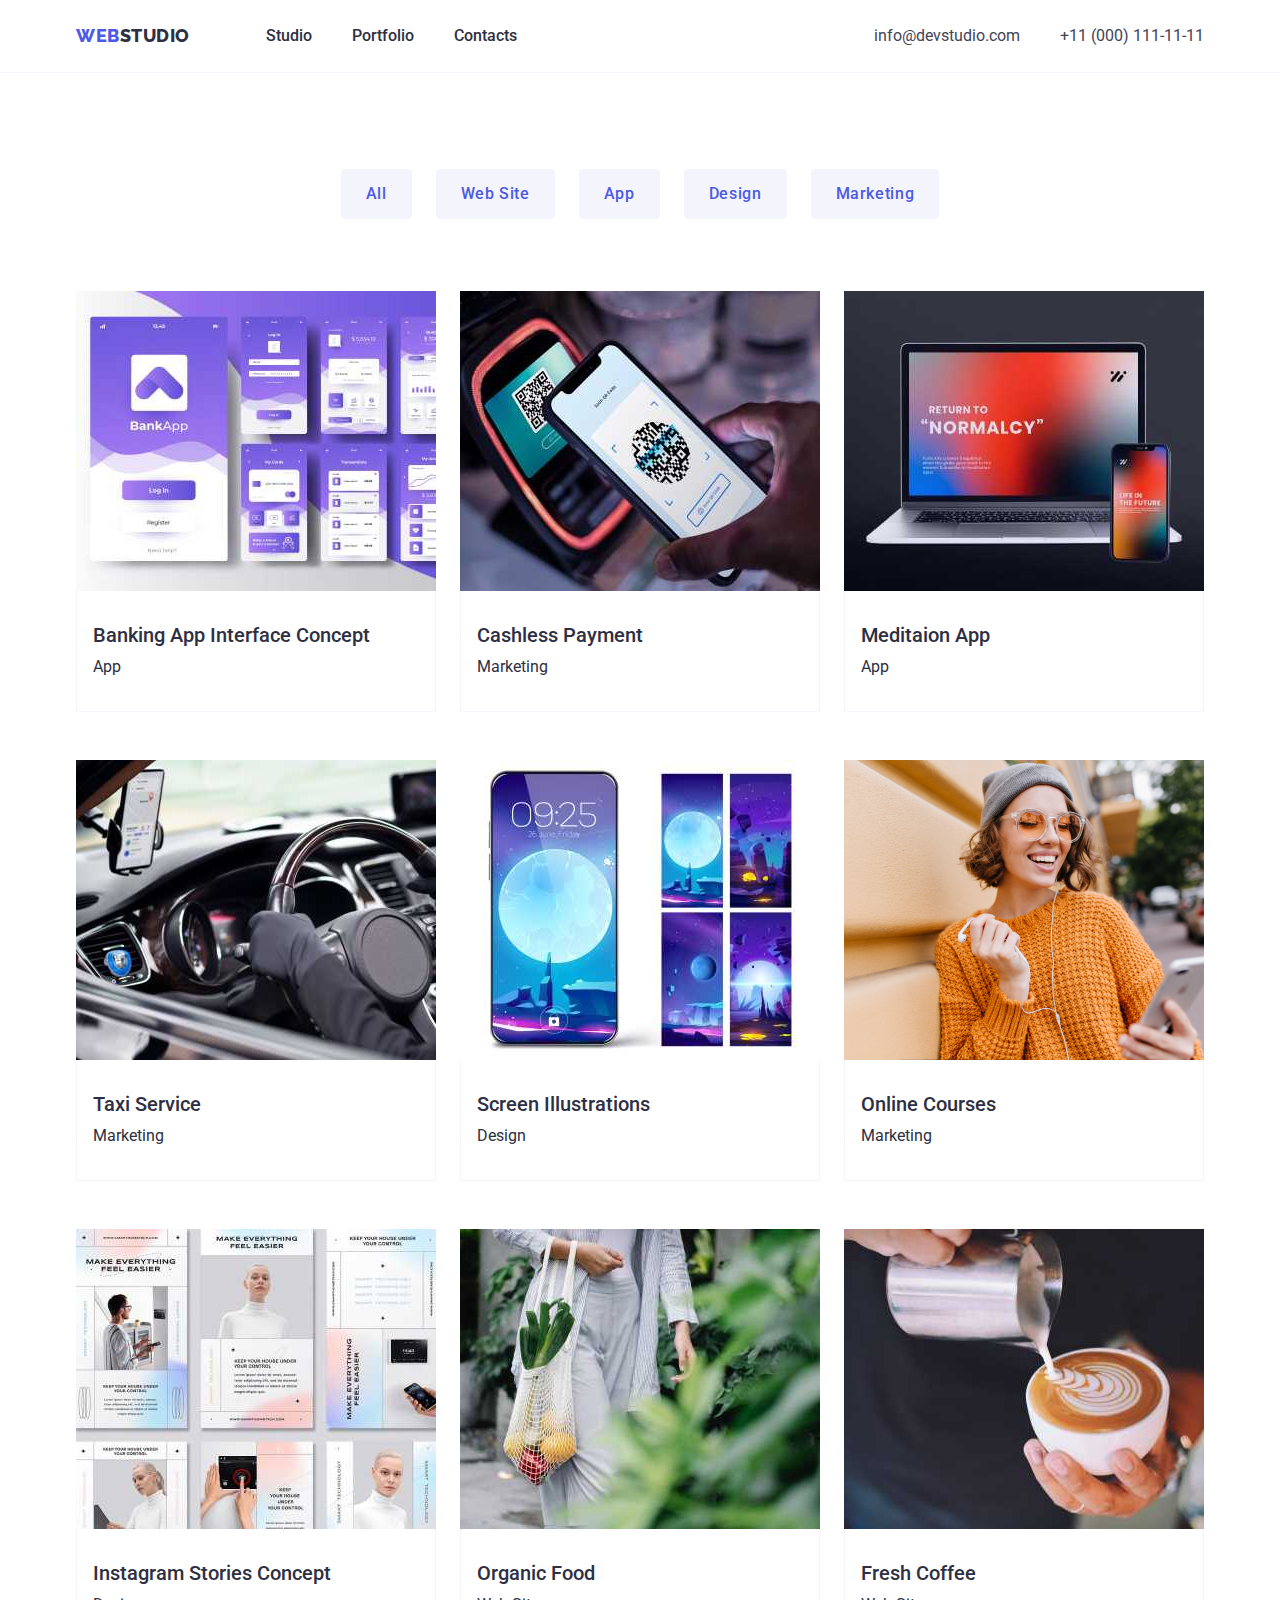
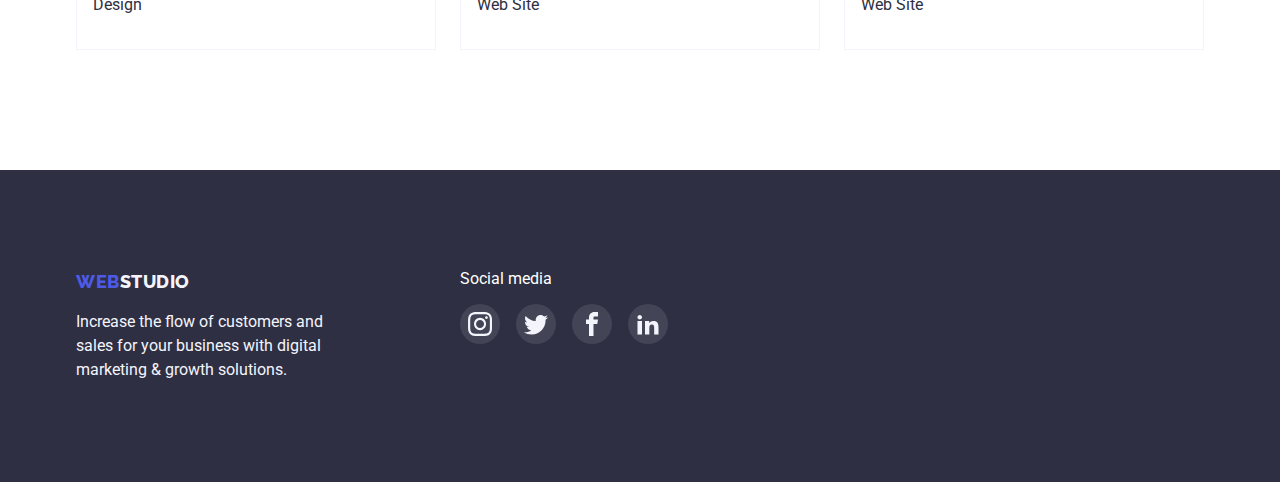
==== commit bb4d2f33: "hw4-probe2" ====
--- a/portfolio.html
+++ b/portfolio.html
@@ -160,34 +160,34 @@
 
       <div class="container container-footer">
 
-      <section class="logologo">
+      <div class="logologo">
         <a href="./index.html" class="logo">
         <span class="logo-web">Web</span><span class="logo-studio">Studio</a>
 
       <p class="footer-text">
         Increase the flow of customers and sales for your business with digital
         marketing & growth solutions.
-      </p></section>
+      </p></div>
 
 
 
-      <section class="section-social">
+      <div class="section-social">
 
       <p class="social">Social media</p>
 
       <ul class="social-list list">
-      <li><button class="social-button"><svg class="social-icon" width="24" height="24" > <use href="./images/icons/symbol-defs.svg#icon-instagram"> </use> </svg></button></li>
+      <li><a href="" class="social-button"><svg class="social-icon" width="24" height="24" > <use href="./images/icons/symbol-defs.svg#icon-instagram"> </use> </svg></a></li>
 
-      <li><button class="social-button"><svg class="social-icon" width="24"
-        height="24"> <use href="./images/icons/symbol-defs.svg#icon-twitter"> </use></svg></button></li>
+      <li><a href="" class="social-button"><svg class="social-icon" width="24"
+        height="24"> <use href="./images/icons/symbol-defs.svg#icon-twitter"> </use></svg></a></li>
 
-      <li><button class="social-button"> <svg class="social-icon" width="24"
-        height="24"> <use href="./images/icons/symbol-defs.svg#icon-facebook"> </use> </svg> </button></li>
+      <li><a href="" class="social-button"> <svg class="social-icon" width="24"
+        height="24"> <use href="./images/icons/symbol-defs.svg#icon-facebook"> </use> </svg> </a></li>
 
-      <li><button class="social-button"><svg class="social-icon" width="24"
-        height="24"> <use href="./images/icons/symbol-defs.svg#icon-linkedin"> </use> </svg></button></li>
+      <li><a href="" class="social-button"><svg class="social-icon" width="24"
+        height="24"> <use href="./images/icons/symbol-defs.svg#icon-linkedin"> </use> </svg></a></li>
       </ul>
-    </section>
+    </div>
     
     </div>
 
--- a/CSS/style.css
+++ b/CSS/style.css
@@ -1,21 +1,28 @@
 :root {
-  --primary-color: rgba(46, 47, 66, 1);
-  --text-color: rgba(67, 68, 85, 1);
-  --accent-color: rgba(77, 90, 229, 1);
-  --our-team-color: rgba(244, 244, 253, 1);
-  --footer-logo-color: rgba(244, 244, 253, 1);
-  --footer-text-color: rgba(231, 233, 252, 1);
-  --button-unactive: rgba(244, 244, 253, 1);
-  --button-active: rgba(64, 75, 191, 1);
+  --primary-brand: rgba(77, 90, 229, 1);
+  --pressed-state: rgba(64, 75, 191, 1);
+  --dark: rgba(46, 47, 66, 1);
+
+  --succes: rgba(49, 208, 170, 1);
+  --text: rgba(67, 68, 85, 1);
+  --subtle-text:rgba(142, 143, 153, 1);
+ 
+  --accent:rgba(231, 233, 252, 1);
+  --light: rgba(244, 244, 253, 1);
+
+  --modal-overlay:rgba(46, 47, 66, 0.4);
+
+  --hero-background: rgba(46, 47, 66, 0.7);
+
   --button-active-text: rgba(255, 255, 255, 1);
-  --h1-coolor: rgba(244, 244, 253, 1);
   --body-back: #ffffff;
-  --customers-slate: rgba(142, 143, 153, 1);
+
+  
 }
 
 body {
   background-color: var(--body-back);
-  color: var(--primary-color);
+  color: var(--dark);
 
   font-family: Roboto, sans-serif;
   font-size: 16px;
@@ -39,14 +46,12 @@
 }
 
 button {
-  margin: 0;
-  padding: 0;
-}
-
-svg {
-  margin: 0;
-  padding: 0;
-}
+  list-style: none;
+  margin: 0;
+  padding: 0;
+}
+
+
 
 .unline {
   text-decoration: none;
@@ -54,15 +59,15 @@
 
 .unline:hover,
 .unline:focus {
-  color: var(--button-active);
+  color: var(--pressed-state);
 }
 
 .navy {
-  color: var(--primary-color);
+  color: var(--dark);
 }
 
 .textcolor {
-  color: var(--text-color);
+  color: var(--text);
 }
 
 .hiddenvisaily {
@@ -98,7 +103,7 @@
 }
 
 .page-header {
-  border-bottom: 1px solid var(--footer-text-color);
+  border-bottom: 1px solid var(--light);
 }
 
 .overlay {
@@ -110,8 +115,7 @@
   background-image: linear-gradient(
       to right,
       rgba(46, 47, 66, 0.7),
-      rgba(46, 47, 66, 0.7)
-    ),
+      rgba(46, 47, 66, 0.7)  ),
     url(../images/people-office\ 1.jpg);
 
   background-repeat: no-repeat;
@@ -139,7 +143,7 @@
   display: inline-block;
 
   text-decoration: none;
-  color: var(--primary-color);
+  color: var(--dark);
   font-family: Raleway, sans-serif;
   font-weight: 800;
   font-size: 18px;
@@ -185,8 +189,8 @@
 .section-hero {
   padding-top: 188px;
   padding-bottom: 188px;
-  background-color: var(--primary-color);
-  color: var(--h1-coolor);
+  background-color: var(--dark);
+  color: var(--light);
 }
 .button-hero {
   display: block;
@@ -195,7 +199,7 @@
   border-radius: 4px;
   padding: 16px 32px;
 
-  background-color: var(--accent-color);
+  background-color: var(--primary-brand);
   color: var(--button-active-text);
   border: 0;
 
@@ -209,11 +213,11 @@
 
 .button-hero:hover,
 .button-hero:focus {
-  background-color: var(--button-active);
+  background-color: var(--pressed-state);
 }
 
 .back-hero-foooter {
-  background-color: var(--primary-color);
+  background-color: var(--dark);
 }
 
 .hero-header {
@@ -228,6 +232,8 @@
   margin: 0;
   padding-top: 120px;
   padding-bottom: 60px;
+
+
 }
 
 .feat {
@@ -239,28 +245,21 @@
   width: 264px;
 }
 
-/* .features .item::before {
-  content: '';
-  display: block;
-  margin-bottom: 8px;
-  height: 112px;
-
-  background-color: var(--h1-coolor);
-  background-repeat: no-repeat;
-  background-position: center;
-} */
 
 .features-button {
-  margin: 0;
+  background-color: var(--light);
   width: 264px;
   height: 112px;
   border-radius: 4px;
   margin-bottom: 8px;
-  border: 0;
-}
-
-.features-icon {
-}
+
+  
+  display: flex;
+  align-items: center;
+  justify-content: center;
+}
+
+
 
 .iconicon {
   display: block;
@@ -329,7 +328,7 @@
 .section-team {
   padding-top: 120px;
   padding-bottom: 120px;
-  background-color: var(--our-team-color);
+  background-color: var(--light);
 }
 
 .header-team {
@@ -388,19 +387,31 @@
 }
 
 .icons-button {
-  display: block;
+  display: flex;
+  align-items: center;
+  justify-content: center;
   padding: 0;
   margin: 0;
   border: 0;
   border-radius: 50%;
-  background-color: var(--button-active);
+  background-color: var(--primary-brand);
   width: 40px;
   height: 40px;
-
-}
-
-
-
+}
+.icons-button:hover,
+.icons-button:focus {
+  background-color: var(--pressed-state);
+
+}
+
+.icon-team {
+  fill:var(--light);
+}
+
+
+
+
+/* <!-- <<<<<<<<<<<<<<<<<CUSTOMERS>>>>>>>>>>> --> */
 .section-customers {
   list-style: none;
   padding-top: 130px;
@@ -425,17 +436,34 @@
   gap: 24px;
 }
 
-.customer-button{
-  margin: 0;
-  padding: 0;
-  border: 1px solid var(--customers-slate);
+.customer-button {
+  display: flex;
+  align-items: center;
+  justify-content: center;
+
+  border: 1px solid var(--subtle-text);
   border-radius: 4px;
- width: 168px;
- height: 68px;
-
-
-}
-
+  width: 168px;
+  height: 88px;
+}
+
+.customer-button:is(:hover,:focus) {
+  border: 1px solid var(--pressed-state);
+
+}
+
+.customer-button:is(:hover,:focus) .customer-icon {
+  fill: var(--pressed-state);
+
+
+}
+
+.customer-icon {
+  fill: var(--subtle-text);
+}
+
+
+/* <<<<<<<<<<<<<<<<<foooter>>>>>>>>>>>>>> */
 
 footer {
   padding-top: 100px;
@@ -454,25 +482,29 @@
   margin-top: 16px;
   width: 264px;
   line-height: 1.5;
-  color: var(--footer-text-color);
+  color: var(--light);
 }
 
 .social {
+  
   margin-bottom: 16px;
   color: var(--body-back);
 }
 
 .section-social {
-  border: 3px solid red;
+  display: block;
 }
 
 .social-list {
   display: flex;
+  
   gap: 16px;
 }
 
 .social-button {
-  display: block;
+  display: flex;
+  align-items: center;
+  justify-content: center;
   width: 40px;
   height: 40px;
 
@@ -481,7 +513,12 @@
   border-radius: 50%;
 }
 
+.social-button:is(:hover,:focus){
+  background-color: var(--succes);
+}
+
 .social-icon {
+  fill:var(--light);
 }
 
 .filter {
@@ -513,14 +550,15 @@
 }
 .cards .item:hover,
 .cards .item:focus {
-  box-shadow: 0px 1px 6px rgba(46, 47, 66, 0.08), 0px 1px 1px rgba(46, 47, 66, 0.16), 0px 2px 1px rgba(46, 47, 66, 0.08);
+  box-shadow: 0px 1px 6px rgba(46, 47, 66, 0.08),
+    0px 1px 1px rgba(46, 47, 66, 0.16), 0px 2px 1px rgba(46, 47, 66, 0.08);
 }
 
 .textcard {
   background-color: var(--body-back);
-  border-bottom: 1px solid var(--footer-text-color);
-  border-left: 1px solid var(--footer-text-color);
-  border-right: 1px solid var(--footer-text-color);
+  border-bottom: 1px solid var(--light);
+  border-left: 1px solid var(--light);
+  border-right: 1px solid var(--light);
   padding-top: 32px;
   padding-left: 16px;
   padding-bottom: 32px;
@@ -529,6 +567,10 @@
 .unl {
   text-decoration: none;
 }
+.unl:is(:hover, :focus) {
+  box-shadow: 0px 1px 6px rgba(46, 47, 66, 0.08);
+  
+}
 
 /* .site-nav .unline.current {
 color: deeppink;
@@ -540,12 +582,12 @@
 
 .button.secondary {
   min-width: 69px;
-  border: 1px solid var(--footer-text-color);
+  border: 1px solid var(--light);
   border-radius: 4px;
   padding: 12px 24px;
 
-  background-color: var(--button-unactive);
-  color: var(--accent-color);
+  background-color: var(--light);
+  color: var(--primary-brand);
   cursor: pointer;
 
   font-family: inherit;
@@ -557,20 +599,20 @@
 }
 .button.secondary:hover,
 .button.secondary:focus {
-  background-color: var(--button-active);
+  background-color: var(--pressed-state);
   color: var(--button-active-text);
-  box-shadow: 0px 3px 1px rgba(0, 0, 0, 0.1), 0px 2px 1px rgba(0, 0, 0, 0.08), 0px 2px 2px rgba(0, 0, 0, 0.12);
-  border: 1px solid var(--button-active);
-
+  box-shadow: 0px 3px 1px rgba(0, 0, 0, 0.1), 0px 2px 1px rgba(0, 0, 0, 0.08),
+    0px 2px 2px rgba(0, 0, 0, 0.12);
+  border: 1px solid var(--pressed-state);
 }
 
 /* ________________---------FONTS--------______________ */
 
 .logo-web {
-  color: var(--accent-color);
+  color: var(--primary-brand);
 }
 .logo-studio {
-  color: var(--footer-logo-color);
+  color: var(--light);
 }
 
 /* ________________---------FONTS--------______________ */
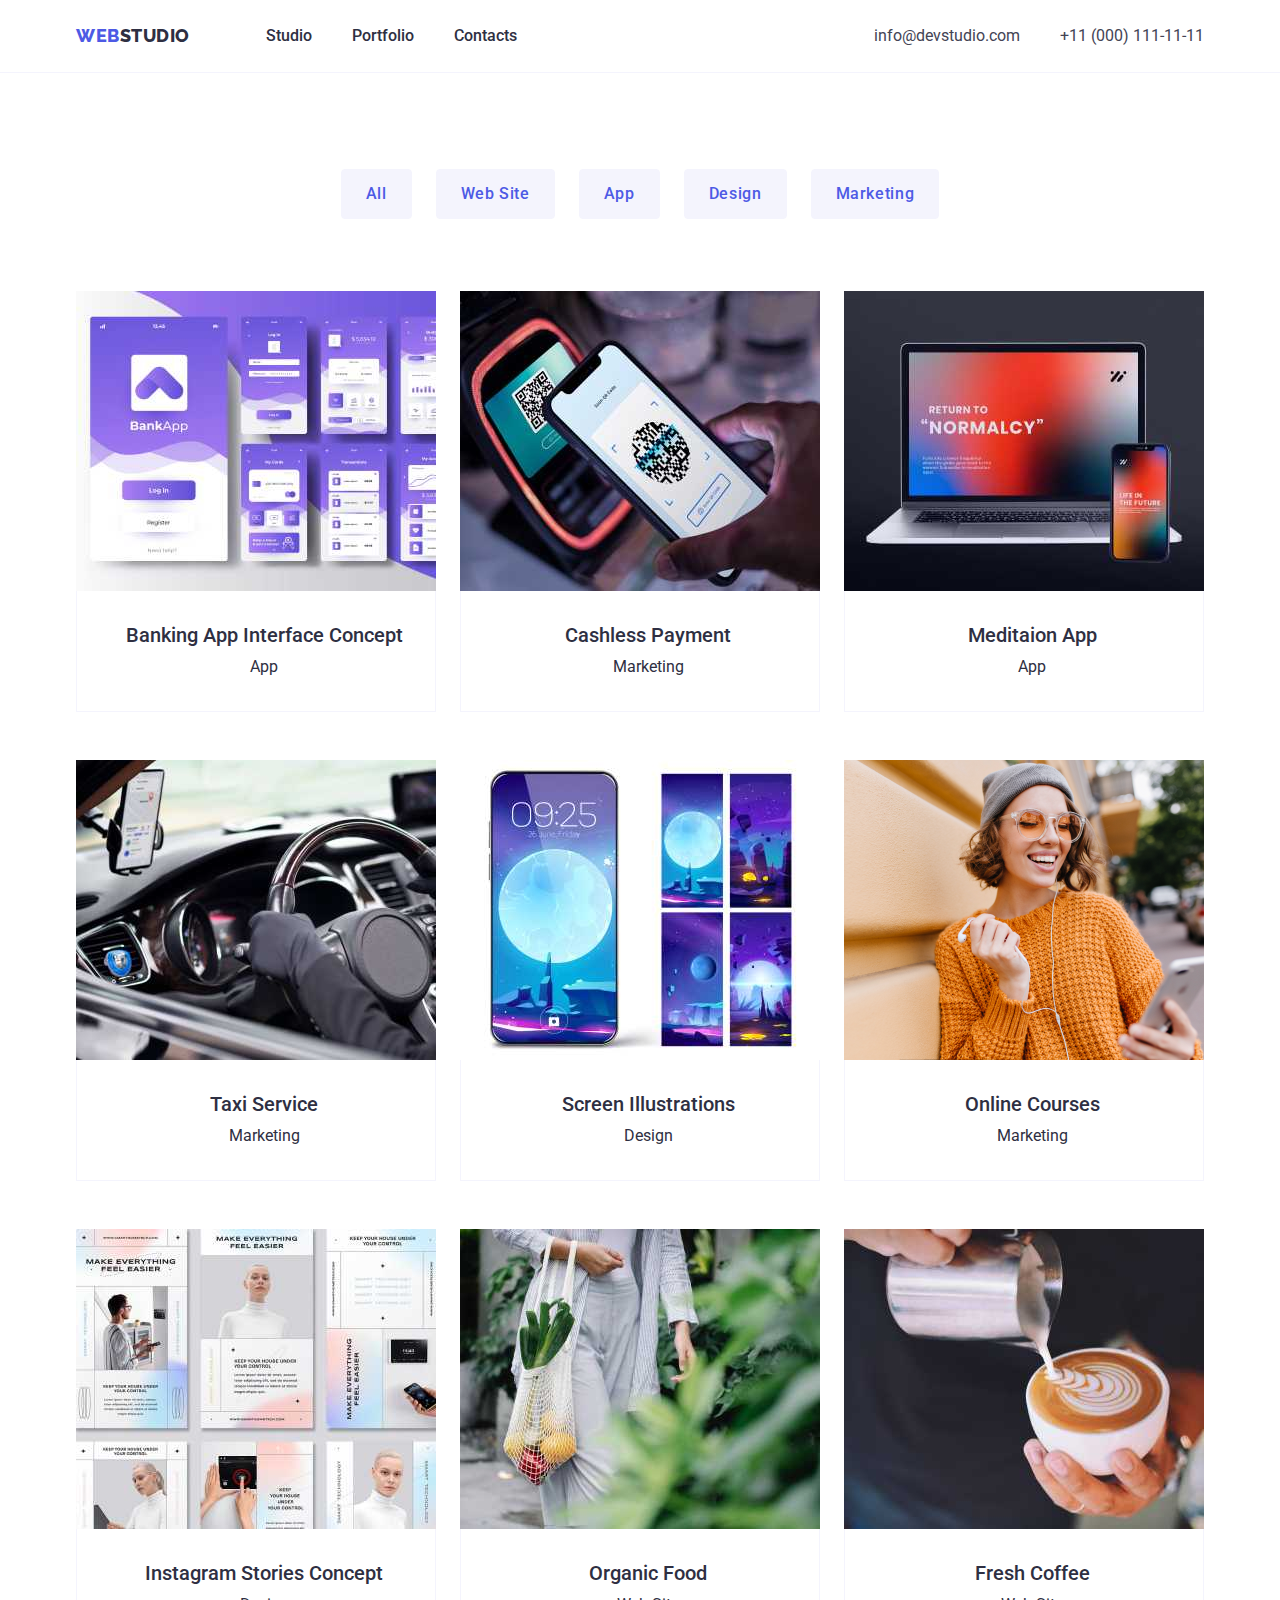
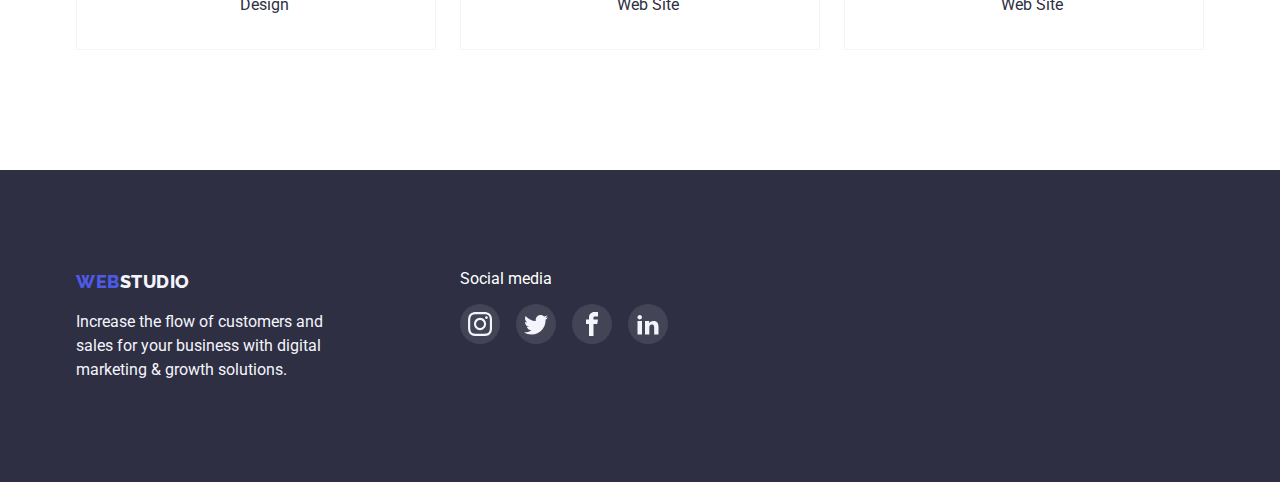
==== commit 7811c545: "hw4-probe3" ====
--- a/portfolio.html
+++ b/portfolio.html
@@ -63,94 +63,94 @@
         
         <ul class="cards list">
           <li class="item">
-            <a href="" class="unl navy"><img
+            <button class="unl navy"><img
               src="./images/portfolio/violet.jpg"
               alt="violet"
               width="360"
               height="300"/>
               <div class="textcard">
             <h2 class="header-card">Banking App Interface Concept</h2>
-            <p class="text-team">App</p></div> </a>
+            <p class="text-team">App</p></div> </button>
           </li>
           <li class="item">
-            <a href="" class="unl navy"><img
+            <button class="unl navy"><img
               src="./images/portfolio/phone.jpg"
               alt="phone"
               width="360"
               height="300"
             /><div class="textcard">
             <h2 class="header-card">Cashless Payment</h2>
-            <p class="text-team">Marketing</p></div></a>
+            <p class="text-team">Marketing</p></div></button>
           </li>
           <li class="item">
-            <a href="" class="unl navy"><img
+            <button class="unl navy"><img
               src="./images/portfolio/macpro.jpg"
               alt="macpro"
               width="360"
               height="300"
             /><div class="textcard">
             <h2 class="header-card">Meditaion App</h2>
-            <p class="text-team">App</p></div></a>
+            <p class="text-team">App</p></div></button>
           </li>
           <li class="item">
-            <a href="" class="unl navy"><img
+            <button class="unl navy"><img
               src="./images/portfolio/carint.jpg"
               alt="carint"
               width="360"
               height="300"
             /><div class="textcard">
             <h2 class="header-card">Taxi Service</h2>
-            <p class="text-team">Marketing</p></div></a>
+            <p class="text-team">Marketing</p></div></button>
           </li>
           <li class="item">
-            <a href="" class="unl navy"><img
+            <button class="unl navy"><img
               src="./images/portfolio/violphone.jpg"
               alt="designphone"
               width="360"
               height="300"
             /><div class="textcard">
             <h2 class="header-card">Screen Illustrations</h2>
-            <p class="text-team">Design</p></div></a>
+            <p class="text-team">Design</p></div></button>
           </li>
           <li class="item">
-            <a href="" class="unl navy"><img
+            <button class="unl navy"><img
               src="./images/portfolio/orangegirl.png"
               alt="orangegirl"
               width="360"
               height="300"
             /><div class="textcard">
             <h2 class="header-card">Online Courses</h2>
-            <p class="text-team">Marketing</p></div></a>
+            <p class="text-team">Marketing</p></div></button>
           </li>
           <li class="item">
-            <a href="" class="unl navy"><img
+            <button class="unl navy"><img
               src="./images/portfolio/grayconcept.jpg"
               alt="grayconcept"
               width="360"
               height="300"
             /><div class="textcard">
             <h2 class="header-card">Instagram Stories Concept</h2>
-            <p class="text-team">Design</p</div></a>
+            <p class="text-team">Design</p></div></button>
           </li>
           <li class="item">
-            <a href="" class="unl navy"><img
+            <button class="unl navy"><img
               src="./images/portfolio/greens.jpg"
               alt="greens"
               width="360"
               height="300"
             /><div class="textcard">
             <h2 class="header-card">Organic Food</h2>
-            <p class="text-team">Web Site</p></div></a>
+            <p class="text-team">Web Site</p></div></button>
           </li>
           <li class="item">
-            <a href="" class="unl navy"><img
+            <button class="unl navy"><img
               src="./images/portfolio/capuchino.jpg"
               alt="capuchino"
               width="360"
               height="300"
             /><div class="textcard">
             <h2 class="header-card">Fresh Coffee</h2>
-            <p class="text-team">Web Site</p></div></a>
+            <p class="text-team">Web Site</p></div></button>
           </li>
         </ul></div>
       </section>
--- a/CSS/style.css
+++ b/CSS/style.css
@@ -129,8 +129,7 @@
 
 .nav {
   display: flex;
-  margin: 0;
-  padding: 0;
+
 }
 
 .nav-logo {
@@ -229,7 +228,7 @@
   text-align: center;
 }
 .section-features {
-  margin: 0;
+  
   padding-top: 120px;
   padding-bottom: 60px;
 
@@ -281,7 +280,7 @@
   width: 264px;
   height: 24px;
   margin: 0;
-  padding: 0;
+
 
   font-weight: 500;
   font-size: 20px;
@@ -292,16 +291,13 @@
   width: 264px;
   height: 72px;
   margin-top: 8px;
-  margin-bottom: 0;
-  margin-right: 0;
-  padding: 0;
-
-  font-size: 16px;
+  
   line-height: 1.5;
 }
 
+
 .wawd {
-  margin: 0;
+
   padding-top: 60px;
   padding-bottom: 120px;
 }
@@ -317,8 +313,7 @@
 
 .wawd-list {
   display: flex;
-  padding: 0;
-  margin: 0;
+  
 }
 
 .wawd-list .item + .item {
@@ -343,8 +338,8 @@
 
 .team-list {
   display: flex;
-  padding: 0;
-  margin: 0;
+
+
 }
 .team-list .item {
   margin: 0;
@@ -390,9 +385,7 @@
   display: flex;
   align-items: center;
   justify-content: center;
-  padding: 0;
-  margin: 0;
-  border: 0;
+ 
   border-radius: 50%;
   background-color: var(--primary-brand);
   width: 40px;
@@ -419,9 +412,6 @@
 }
 
 .header-customers {
-  margin: 0;
-  padding: 0;
-  text-align: center;
 
   margin: 0;
   margin-bottom: 72px;
@@ -509,7 +499,7 @@
   height: 40px;
 
   background: rgba(255, 255, 255, 0.1);
-  border: 0;
+
   border-radius: 50%;
 }
 
@@ -566,6 +556,7 @@
 
 .unl {
   text-decoration: none;
+  border: 0;
 }
 .unl:is(:hover, :focus) {
   box-shadow: 0px 1px 6px rgba(46, 47, 66, 0.08);
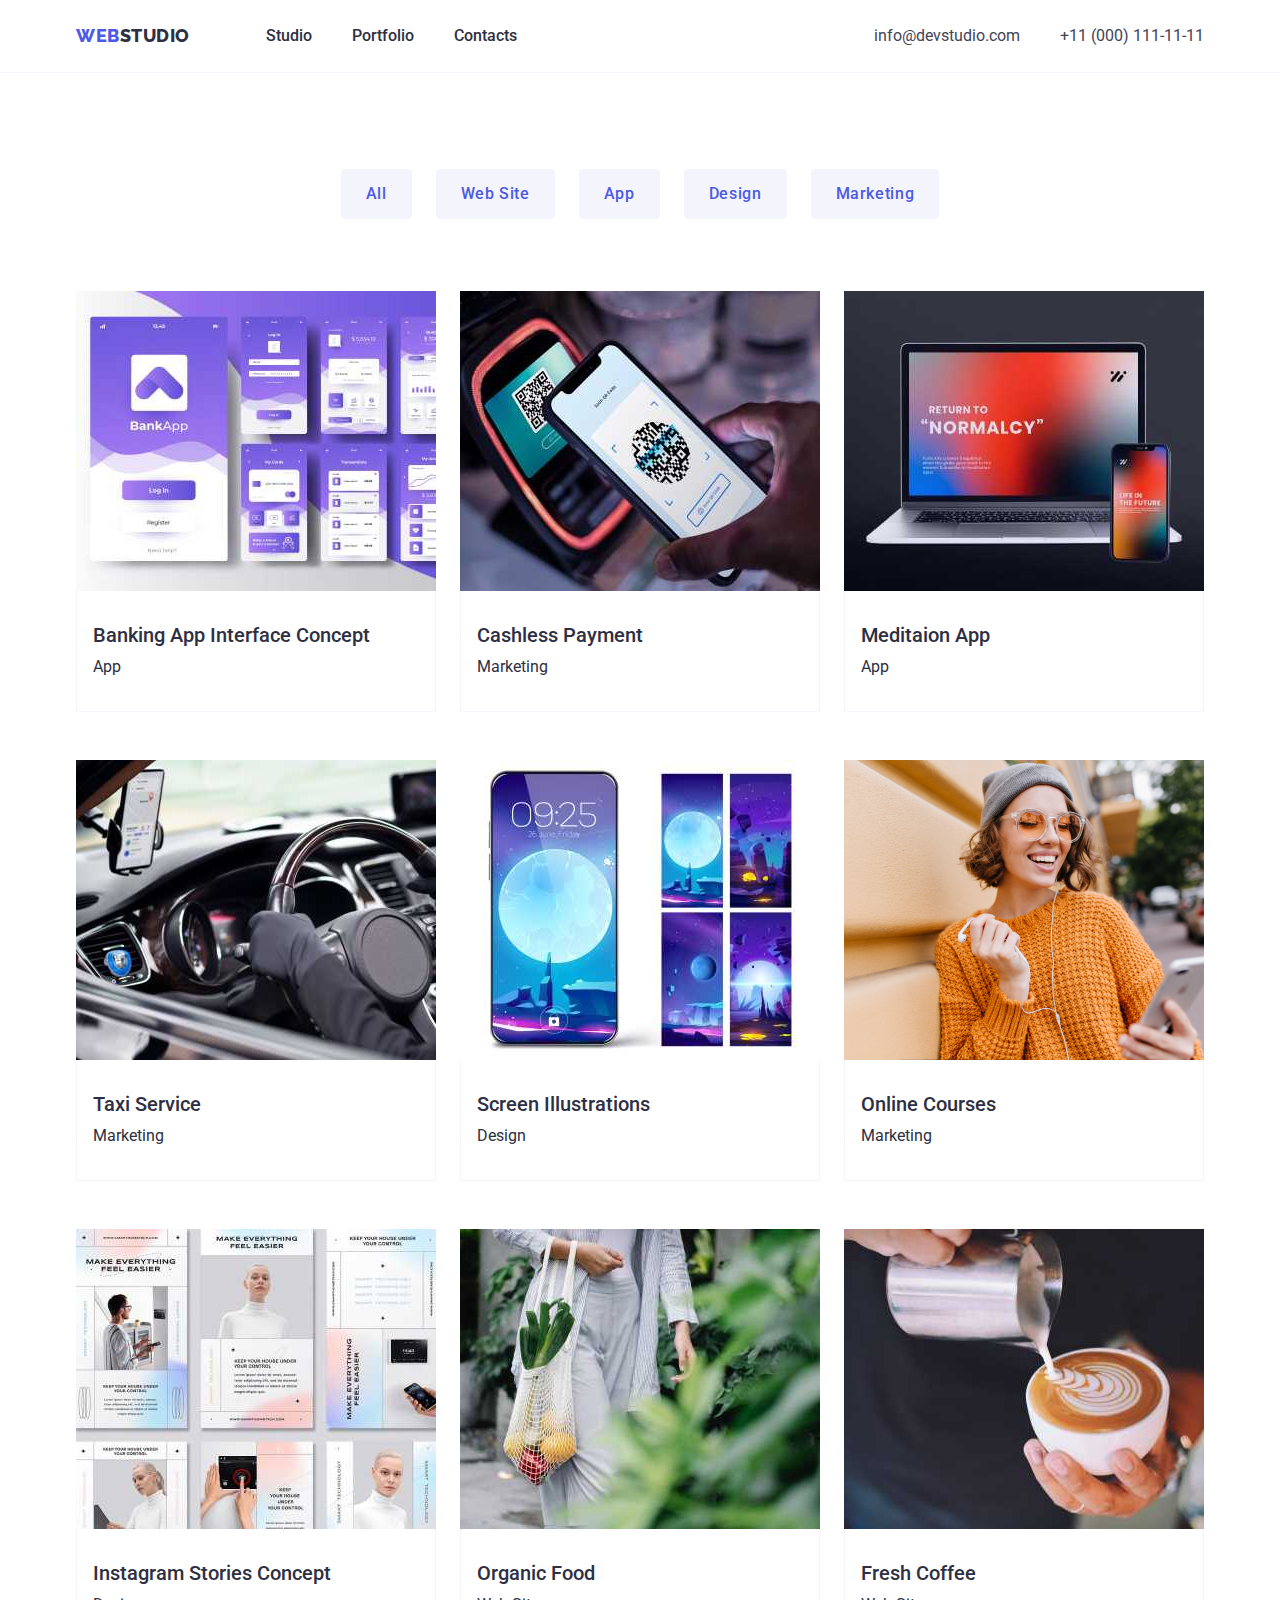
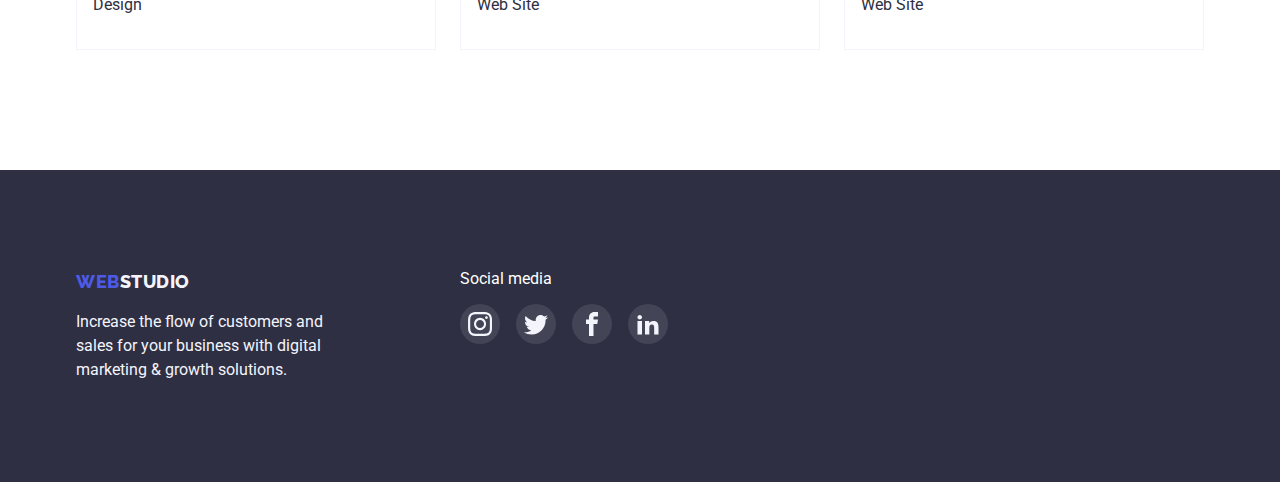
==== commit 8c565de3: "Update portfolio.html" ====
--- a/portfolio.html
+++ b/portfolio.html
@@ -63,94 +63,94 @@
         
         <ul class="cards list">
           <li class="item">
-            <button class="unl navy"><img
+            <a href="" class="unl navy"><img
               src="./images/portfolio/violet.jpg"
               alt="violet"
               width="360"
               height="300"/>
               <div class="textcard">
             <h2 class="header-card">Banking App Interface Concept</h2>
-            <p class="text-team">App</p></div> </button>
+            <p class="text-team">App</p></div> </a>
           </li>
           <li class="item">
-            <button class="unl navy"><img
+            <a href="" class="unl navy"><img
               src="./images/portfolio/phone.jpg"
               alt="phone"
               width="360"
               height="300"
             /><div class="textcard">
             <h2 class="header-card">Cashless Payment</h2>
-            <p class="text-team">Marketing</p></div></button>
+            <p class="text-team">Marketing</p></div></a>
           </li>
           <li class="item">
-            <button class="unl navy"><img
+            <a href="" class="unl navy"><img
               src="./images/portfolio/macpro.jpg"
               alt="macpro"
               width="360"
               height="300"
             /><div class="textcard">
             <h2 class="header-card">Meditaion App</h2>
-            <p class="text-team">App</p></div></button>
+            <p class="text-team">App</p></div></a>
           </li>
           <li class="item">
-            <button class="unl navy"><img
+            <a href="" class="unl navy"><img
               src="./images/portfolio/carint.jpg"
               alt="carint"
               width="360"
               height="300"
             /><div class="textcard">
             <h2 class="header-card">Taxi Service</h2>
-            <p class="text-team">Marketing</p></div></button>
+            <p class="text-team">Marketing</p></div></a>
           </li>
           <li class="item">
-            <button class="unl navy"><img
+            <a href="" class="unl navy"><img
               src="./images/portfolio/violphone.jpg"
               alt="designphone"
               width="360"
               height="300"
             /><div class="textcard">
             <h2 class="header-card">Screen Illustrations</h2>
-            <p class="text-team">Design</p></div></button>
+            <p class="text-team">Design</p></div></a>
           </li>
           <li class="item">
-            <button class="unl navy"><img
+            <a href="" class="unl navy"><img
               src="./images/portfolio/orangegirl.png"
               alt="orangegirl"
               width="360"
               height="300"
             /><div class="textcard">
             <h2 class="header-card">Online Courses</h2>
-            <p class="text-team">Marketing</p></div></button>
+            <p class="text-team">Marketing</p></div></a>
           </li>
           <li class="item">
-            <button class="unl navy"><img
+            <a href="" class="unl navy"><img
               src="./images/portfolio/grayconcept.jpg"
               alt="grayconcept"
               width="360"
               height="300"
             /><div class="textcard">
             <h2 class="header-card">Instagram Stories Concept</h2>
-            <p class="text-team">Design</p></div></button>
+            <p class="text-team">Design</p></div></a>
           </li>
           <li class="item">
-            <button class="unl navy"><img
+            <a href="" class="unl navy"><img
               src="./images/portfolio/greens.jpg"
               alt="greens"
               width="360"
               height="300"
             /><div class="textcard">
             <h2 class="header-card">Organic Food</h2>
-            <p class="text-team">Web Site</p></div></button>
+            <p class="text-team">Web Site</p></div></a>
           </li>
           <li class="item">
-            <button class="unl navy"><img
+            <a href="" class="unl navy"><img
               src="./images/portfolio/capuchino.jpg"
               alt="capuchino"
               width="360"
               height="300"
             /><div class="textcard">
             <h2 class="header-card">Fresh Coffee</h2>
-            <p class="text-team">Web Site</p></div></button>
+            <p class="text-team">Web Site</p></div></a>
           </li>
         </ul></div>
       </section>
--- a/CSS/style.css
+++ b/CSS/style.css
@@ -557,6 +557,7 @@
 .unl {
   text-decoration: none;
   border: 0;
+  cursor: pointer;
 }
 .unl:is(:hover, :focus) {
   box-shadow: 0px 1px 6px rgba(46, 47, 66, 0.08);
